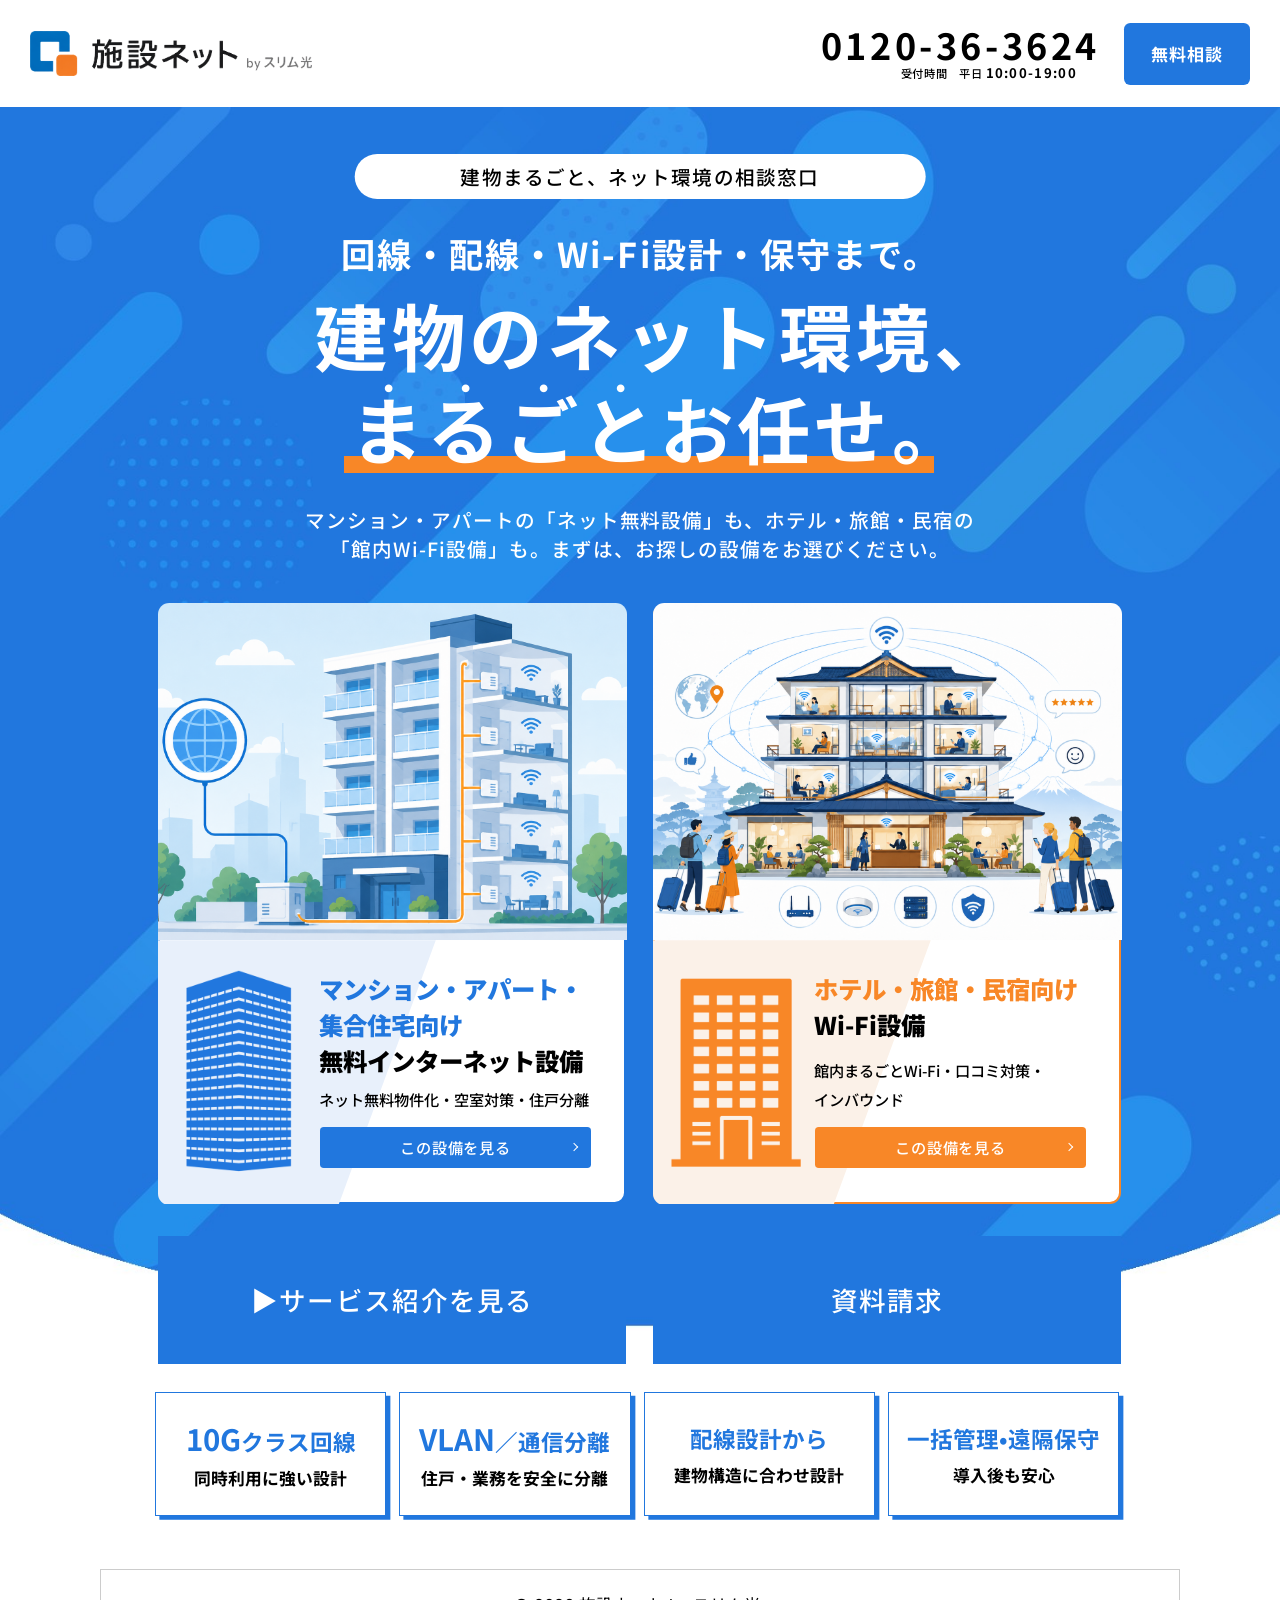
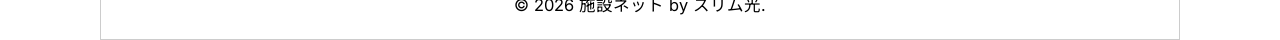
==== index.html @ e13664f7 "施設ネット サイトプロトタイプ（社内共有用・noindex付き）" ====
<!DOCTYPE html>
<html lang="ja">
<head>
  <meta charset="UTF-8">
  <meta name="robots" content="noindex, nofollow">
  <meta name="viewport" content="width=device-width, initial-scale=1.0">
  <title>施設ネット by スリム光｜建物のネット環境、まるごとお任せ。</title>
  <meta name="description" content="マンション・アパートのネット無料設備も、ホテル・旅館・民宿の館内Wi-Fi設備も。回線・配線・Wi-Fi設計・保守まで、建物まるごとネット環境の相談窓口。">
  <link rel="preconnect" href="https://fonts.googleapis.com">
  <link rel="preconnect" href="https://fonts.gstatic.com" crossorigin>
  <link href="https://fonts.googleapis.com/css2?family=Noto+Sans+JP:wght@500;700;900&family=Inter:wght@400&display=swap" rel="stylesheet">
  <link rel="stylesheet" href="css/style.css">
</head>
<body>
<div class="fv-page">

  <!-- ===== header ===== -->
  <header class="fv-header">
    <a class="fv-header__logo" href="#">
      <img src="assets/logo.png" alt="施設ネット by スリム光">
    </a>
    <div class="fv-header__contact">
      <a class="fv-header__tel" href="tel:0120363624">0120-36-3624</a>
      <p class="fv-header__hours">
        <span class="fv-header__hours-label">受付時間　平日</span>
        <span class="fv-header__hours-time">10:00-19:00</span>
      </p>
    </div>
    <a class="fv-header__cta" href="#">無料相談</a>
  </header>

  <!-- ===== main（青背景エリア） ===== -->
  <main class="fv-main">
      <div class="fv-main__in">

    <!-- キャッチコピー -->
    <div class="fv-copy">
      <p class="fv-copy__pill">建物まるごと、ネット環境の相談窓口</p>
      <p class="fv-copy__sub">回線・配線・Wi-Fi設計・保守まで。</p>
      <h1 class="fv-copy__h1">
        <span class="fv-copy__h1-line1">建物のネット環境、</span>
        <span class="fv-copy__h1-line2">
          <span class="fv-copy__dots" aria-hidden="true">・・・・</span>
          まるごとお任せ。
          <span class="fv-copy__marker" aria-hidden="true"></span>
        </span>
      </h1>
      <p class="fv-copy__lead">
        マンション・アパートの「ネット無料設備」も、ホテル・旅館・民宿の<br>
        「館内Wi-Fi設備」も。まずは、お探しの設備をお選びください。
      </p>
    </div>

    <!-- 分岐カード -->
    <div class="fv-branch">

      <!-- マンション・アパート・集合住宅向け -->
      <article class="fv-card fv-card--mansion">
        <div class="fv-card__visual">
          <img src="assets/illust_mansion.png" alt="集合住宅の各住戸へインターネットを配線するイラスト">
        </div>
        <div class="fv-card__body">
          <span class="fv-card__wedge" aria-hidden="true"></span>
          <span class="fv-card__picto fv-card__picto--mansion" aria-hidden="true"></span>
          <h2 class="fv-card__title">
            <span class="fv-card__title-accent">マンション・アパート・<br>集合住宅向け</span><br>
            <span class="fv-card__title-black">無料インターネット設備</span>
          </h2>
          <p class="fv-card__desc">ネット無料物件化・空室対策・住戸分離</p>
          <a class="fv-card__btn" href="mansion.html">この設備を見る<span class="fv-card__btn-arrow" aria-hidden="true"></span></a>
        </div>
      </article>

      <!-- ホテル・旅館・民宿向け -->
      <article class="fv-card fv-card--hotel">
        <div class="fv-card__visual">
          <img src="assets/illust_hotel.png" alt="館内すべてにWi-Fiが行き届いたホテルのイラスト">
        </div>
        <div class="fv-card__body">
          <span class="fv-card__wedge" aria-hidden="true"></span>
          <span class="fv-card__picto fv-card__picto--hotel" aria-hidden="true"></span>
          <h2 class="fv-card__title">
            <span class="fv-card__title-accent">ホテル・旅館・民宿向け</span><br>
            <span class="fv-card__title-black">Wi-Fi設備</span>
          </h2>
          <p class="fv-card__desc">館内まるごとWi-Fi・口コミ対策・<br>インバウンド</p>
          <a class="fv-card__btn" href="hotel.html">この設備を見る<span class="fv-card__btn-arrow" aria-hidden="true"></span></a>
        </div>
      </article>

    </div>

    <!-- CTA -->
    <div class="fv-cta-row">
      <a class="fv-cta" href="#">▶サービス紹介を見る</a>
      <a class="fv-cta" href="#">資料請求</a>
    </div>

    <!-- 特徴 4カード -->
    <ul class="fv-features">
      <li class="fv-feature">
        <p class="fv-feature__title"><span class="fv-feature__din">10G</span>クラス回線</p>
        <p class="fv-feature__sub">同時利用に強い設計</p>
      </li>
      <li class="fv-feature">
        <p class="fv-feature__title"><span class="fv-feature__din">VLAN</span>／通信分離</p>
        <p class="fv-feature__sub">住戸・業務を安全に分離</p>
      </li>
      <li class="fv-feature">
        <p class="fv-feature__title">配線設計から</p>
        <p class="fv-feature__sub">建物構造に合わせ設計</p>
      </li>
      <li class="fv-feature">
        <p class="fv-feature__title">一括管理•遠隔保守</p>
        <p class="fv-feature__sub">導入後も安心</p>
      </li>
    </ul>

  </div>
    </main>

  <!-- ===== copyright ===== -->
  <footer class="fv-footer">
    <p>© 2026 施設ネット by スリム光.</p>
  </footer>

</div>
<a class="totop" href="#" aria-label="ページ上部へ戻る"><i aria-hidden="true"></i></a>
<script>
(function(){
  var tt = document.querySelector('.totop');
  function ttv(){ tt.classList.toggle('is-show', window.scrollY > window.innerHeight * 0.9); }
  window.addEventListener('scroll', ttv, {passive:true}); ttv();
})();
</script>
</body>
</html>
---- css/style.css ----
/* =====================================================================
   ★全体スケールのノブ（ここだけ人間が触る）
   全長さはrem（1rem = ブラウザ標準16px × 下記%）。
   75% = カンプ(1440px)の0.75倍 = コンテンツ幅1080px。
   例: 78%にしたければ font-size: 78%; に変えるだけ。
   ===================================================================== */
html { font-size: 75%; }

/* =====================================================================
   施設ネット by スリム光｜分岐FV（Figma: 分岐FV 1:2 / 1440x2186）
   カンプ実測値ベースの静的実装。基準幅90rem。
   フォント：Noto Sans JP（500/700/900）、DIN Alternate（数字・英字）、Inter（コピーライト）
   ===================================================================== */

:root {
  --fv-blue:   #2177DE;
  --fv-orange: #F88727;
  --fv-wedge-blue:   #E8F0FB;
  --fv-wedge-orange: #FBF1E8;
  --font-jp:  "Noto Sans JP", "Hiragino Kaku Gothic ProN", "Hiragino Sans", Meiryo, sans-serif;
  --font-din: "DIN Alternate", "Arial Narrow", "Roboto Condensed", var(--font-jp);
}

* { margin: 0; padding: 0; box-sizing: border-box; }
img { display: block; }
a { text-decoration: none; color: inherit; }
ul { list-style: none; }

html, body { overflow-x: clip; }
html { scroll-behavior: smooth; }

body {
  font-family: var(--font-jp);
  background: #fff;
  color: #000;
  -webkit-font-smoothing: antialiased;
}

.fv-page {
  max-width: 90rem;
  margin: 0 auto;
}

/* =====================  header  ===================== */
.fv-header {
  position: relative;
  height: 8.90625rem;
  background: #fff;
}
.fv-header__logo {
  position: absolute;
  left: 4.84375rem;
  top: 2.604375rem;
}
.fv-header__logo img {
  width: 23.488125rem;
  height: 3.698125rem;
  object-fit: contain;
}
.fv-header__contact {
  position: absolute;
  left: 53.073125rem;
  top: 1.823125rem;
}
.fv-header__tel {
  display: block;
  font-family: var(--font-din);
  font-weight: 700;
  font-size: 3rem;
  line-height: 3.75rem;
  letter-spacing: 0.3rem;
  color: #000;
  white-space: nowrap;
}
.fv-header__hours {
  position: absolute;
  left: 6.66625rem;   /* 955.83 - 849.17 */
  top: 3.54125rem;     /* 85.83 - 29.17 */
  white-space: nowrap;
}
.fv-header__hours-label {
  font-weight: 500;
  font-size: 0.9375rem;
  line-height: 1.354375rem;
  letter-spacing: 0.05625rem;
}
.fv-header__hours-time {
  font-family: var(--font-din);
  font-weight: 700;
  font-size: 1.100625rem;
  line-height: 1.37625rem;
  letter-spacing: 0.11rem;
}
.fv-header__cta {
  position: absolute;
  left: 75.416875rem;
  top: 1.875rem;
  width: 10.46875rem;
  height: 5.208125rem;
  border-radius: 0.520625rem;
  background: var(--fv-blue);
  color: #fff;
  font-weight: 700;
  font-size: 1.424375rem;
  letter-spacing: 0.085625rem;
  display: flex;
  align-items: center;
  justify-content: center;
  transition: opacity .15s ease;
}
.fv-header__cta:hover { opacity: .85; }

/* =====================  main（青背景）  ===================== */
.fv-main {
  position: relative;
  padding-bottom: 4.4375rem;   /* features下端(2020.8) → 白帯(2092) */
  overflow: hidden;
  /* 青#2177DE＋テクスチャ(soft-light 50%)は bg_hero_baked.jpg に事前合成済み
     （元素材: assets/bg_texture.png。ブレンドCSSは描画不安定のため不使用） */
  background: var(--fv-blue) url("../assets/bg_hero_baked.jpg") top center / cover no-repeat;
}
.fv-main__in > * { position: relative; }

/* ---- キャッチコピー ---- */
.fv-copy {
  position: relative;
  height: 41.40625rem;   /* hero上端(142.5) → カード上端(805) */
  text-align: center;
  color: #fff;
}
.fv-copy__pill {
  position: absolute;
  top: 3.958125rem;
  left: 50%;
  transform: translateX(-50%);
  width: 47.551875rem;
  height: 3.75rem;
  border-radius: 1.875rem;
  background: #fff;
  color: #000;
  font-weight: 500;
  font-size: 1.633125rem;
  letter-spacing: 0.098125rem;
  line-height: 3.75rem;
  white-space: nowrap;
}
.fv-copy__sub {
  position: absolute;
  top: 10.430625rem;
  left: 0;
  right: 0;
  font-weight: 700;
  font-size: 2.855rem;
  line-height: 3.5975rem;
  letter-spacing: 0.17125rem;
  white-space: nowrap;
}
.fv-copy__h1 {
  position: absolute;
  top: 15.104375rem;
  left: 0;
  right: 0;
  font-weight: 700;
  font-size: 6.1175rem;
  line-height: 7.708125rem;
  letter-spacing: 0.366875rem;
  white-space: nowrap;
  text-align: left;   /* カンプは光学中央（左座標指定）のため座標で再現 */
}
.fv-copy__h1-line1 {
  display: block;
  margin-left: 17.864375rem;   /* カンプ実測 */
}
.fv-copy__h1-line2 {
  position: relative;
  display: inline-block;
  margin-left: 20.833125rem;   /* カンプ実測 */
  z-index: 0;   /* marker(z-index:-1)を背景より手前・文字より奥に置くための文脈 */
}
/* 圏点（まるごと の上の・・・・） */
.fv-copy__dots {
  position: absolute;
  top: -1.25rem;
  left: 1.84375rem;   /* カンプ：1ドット目が「ま」の中央に乗る位置 */
  font-weight: 500;
  font-size: 2.775rem;
  line-height: 3.49625rem;
  letter-spacing: 3.690625rem;
  pointer-events: none;
}
/* オレンジマーカー */
.fv-copy__marker {
  position: absolute;
  left: -0.520625rem;      /* テキスト左(333.33) − バー左(325) */
  bottom: -0.03125rem;
  width: 49.21875rem;
  height: 1.458125rem;
  background: var(--fv-orange);
  z-index: -1;
}
.fv-copy__lead {
  position: absolute;
  top: 33.176875rem;
  left: 0;
  right: 0;
  font-weight: 500;
  font-size: 1.633125rem;
  line-height: 2.421875rem;
  letter-spacing: 0.081875rem;
}

/* ---- 分岐カード ---- */
.fv-branch {
  display: flex;
  gap: 2.239375rem;
  padding: 0 4.84375rem;
}
.fv-card {
  position: relative;
  width: 39.010625rem;
  height: 50.051875rem;
  background: #fff;
  border-radius: 0.9375rem;
  flex: none;
}
.fv-card--mansion { border: 0.208125rem solid var(--fv-blue); }
.fv-card--hotel   { border: 0.208125rem solid var(--fv-orange); }

.fv-card__visual {
  position: absolute;
  inset: -0.208125rem -0.208125rem auto -0.208125rem;
  height: 28.073125rem;
  border-radius: 0.9375rem 0.9375rem 0 0;
  overflow: hidden;
}
.fv-card__visual img {
  position: absolute;
  width: 42.435rem;
  height: 28.29rem;
  left: -1.71875rem;
  top: -0.051875rem;
  object-fit: cover;
}
.fv-card--hotel .fv-card__visual img {
  width: 39.2275rem;
  height: 29.420625rem;
  left: -0.104375rem;
  top: -1.041875rem;
}
.fv-card__body {
  position: absolute;
  left: -0.208125rem;
  right: -0.208125rem;
  top: 27.865rem;      /* 449.17 - border3.33 */
  bottom: -0.208125rem;
  border-radius: 0 0 0.9375rem 0.9375rem;
  overflow: hidden;
}
/* 斜めウェッジ（淡色） */
.fv-card__wedge {
  position: absolute;
  left: 0;
  top: 0;
  width: 23.176875rem;
  height: 21.979375rem;
  clip-path: polygon(0 0, 100% 0, 65.17% 100%, 0 100%);
  background: var(--fv-wedge-blue);
}
.fv-card--hotel .fv-card__wedge { background: var(--fv-wedge-orange); }

/* ビルピクトグラム（マスク画像 × 塗り色） */
.fv-card__picto {
  position: absolute;
}
.fv-card__picto--mansion {
  left: 2.03125rem;
  top: 2.34375rem;        /* 486.67 - 449.17 */
  width: 9.791875rem;
  height: 17.291875rem;
  background: var(--fv-blue);
  -webkit-mask: url("../assets/picto_mansion_mask.png") center / contain no-repeat;
  mask: url("../assets/picto_mansion_mask.png") center / contain no-repeat;
}
.fv-card__picto--hotel {
  left: 1.09375rem;
  top: 2.551875rem;       /* 490 - 449.17 */
  width: 11.40625rem;
  height: 17.03125rem;
  background: var(--fv-orange);
  -webkit-mask: url("../assets/picto_hotel_mask.png") -0.051875rem -0.104375rem / 11.770625rem 17.1875rem no-repeat;
  mask: url("../assets/picto_hotel_mask.png") -0.051875rem -0.104375rem / 11.770625rem 17.1875rem no-repeat;
}

.fv-card__title {
  position: absolute;
  left: 13.4375rem;
  top: 2.551875rem;       /* 1295 - 1254.17 */
  font-weight: 900;
  font-size: 2.036875rem;
  line-height: 3.020625rem;
  white-space: nowrap;
}
.fv-card--mansion .fv-card__title-accent { color: var(--fv-blue); }
.fv-card--hotel   .fv-card__title-accent { color: var(--fv-orange); }
.fv-card__title-black { color: #000; }

.fv-card__desc {
  position: absolute;
  left: 13.4375rem;
  font-weight: 500;
  font-size: 1.268125rem;
  line-height: 2.421875rem;
  white-space: nowrap;
}
.fv-card--mansion .fv-card__desc { top: 12.03125rem; }   /* 1446.67 - 1254.17 */
.fv-card--hotel   .fv-card__desc { top: 9.635rem; }  /* 1408.33 - 1254.17 */

.fv-card__btn {
  position: absolute;
  left: 13.541875rem;
  top: 15.5725rem;      /* 1503.33 - 1254.17 */
  width: 22.551875rem;
  height: 3.385625rem;
  border-radius: 0.3125rem;
  background: var(--fv-blue);
  color: #fff;
  font-weight: 500;
  font-size: 1.268125rem;
  letter-spacing: 0.063125rem;
  display: flex;
  align-items: center;
  justify-content: center;
  transition: opacity .15s ease;
}
.fv-card--hotel .fv-card__btn { background: var(--fv-orange); }
.fv-card__btn:hover { opacity: .85; }
.fv-card__btn-arrow {
  position: absolute;
  right: 1.125rem;
  top: 50%;
  width: 0.5rem;
  height: 0.5rem;
  border-top: 0.0875rem solid #fff;
  border-right: 0.0875rem solid #fff;
  transform: translateY(-50%) rotate(45deg);
}

/* ---- CTA ---- */
.fv-cta-row {
  display: flex;
  gap: 2.239375rem;
  padding: 0 4.84375rem;
  margin-top: 2.604375rem;   /* カード下端(1605.8) → CTA上端(1647.5) */
}
.fv-cta {
  width: 39.010625rem;
  height: 10.729375rem;
  background: var(--fv-blue);
  color: #fff;
  font-weight: 500;
  font-size: 2.2125rem;
  letter-spacing: 0.110625rem;
  line-height: 4.225625rem;
  display: flex;
  align-items: center;
  justify-content: center;
  flex: none;
  transition: opacity .15s ease;
}
.fv-cta:hover { opacity: .9; }

/* ---- 特徴 4カード ---- */
.fv-features {
  display: flex;
  gap: 1.09375rem;
  padding: 0 4.583125rem;
  margin-top: 2.34375rem;    /* CTA下端(1819.2) → features上端(1856.7) */
}
.fv-feature {
  position: relative;
  width: 19.270625rem;
  height: 10.260625rem;
  background: #fff;
  border: 0.051875rem solid var(--fv-blue);
  box-shadow: 0.364375rem 0.3125rem 0 0 var(--fv-blue);
  text-align: center;
  flex: none;
}
.fv-feature__title {
  margin-top: 2.239375rem;   /* 1892.5 - 1856.67 */
  color: var(--fv-blue);
  font-weight: 700;
  font-size: 1.88rem;
  line-height: 3.020625rem;
  white-space: nowrap;
}
.fv-feature__din {
  font-family: var(--font-din);
  font-weight: 700;
  font-size: 2.453125rem;
}
.fv-feature__sub {
  margin-top: 0.46875rem;   /* カンプ：title下端(84.2) → sub上端(91.7) */
  color: #000;
  font-weight: 700;
  font-size: 1.4rem;
  line-height: 2.249375rem;
  white-space: nowrap;
}

/* =====================  copyright  ===================== */
.fv-footer {
  height: 5.9375rem;
  background: #fff;
  border: 0.0625rem solid #ccc;
  display: flex;
  align-items: center;
  justify-content: center;
}
.fv-footer p {
  font-family: "Inter", var(--font-jp);
  font-weight: 400;
  font-size: 1.375rem;
  color: #000;
}

/* =====================================================================
   簡易レスポンシブ（カンプはPC 1440のみ。以下は独自判断の暫定対応）
   ===================================================================== */
@media (max-width: 1024px) {
  .fv-header { height: auto; padding: 1rem 1.25rem; }
  .fv-header__logo { position: static; }
  .fv-header__logo img { width: 16.25rem; height: auto; }
  .fv-header__contact { position: static; margin-top: 0.5rem; }
  .fv-header__tel { font-size: 2rem; line-height: 1.2; }
  .fv-header__hours { position: static; }
  .fv-header__cta { position: absolute; right: 1.25rem; top: 1rem; left: auto; width: 7.5rem; height: 3.5rem; font-size: 1rem; }

  .fv-copy { height: auto; padding: 2.5rem 1.25rem 2rem; }
  .fv-copy__pill { position: static; transform: none; width: auto; display: inline-block; padding: 0 1.5rem; font-size: 1.125rem; height: 3rem; line-height: 3rem; }
  .fv-copy__sub { position: static; margin-top: 1.25rem; font-size: 1.75rem; line-height: 1.4; white-space: normal; }
  .fv-copy__h1 { position: static; margin-top: 0.5rem; font-size: 3.25rem; line-height: 1.35; letter-spacing: 0.1875rem; white-space: normal; }
  .fv-copy__dots { display: none; }
  .fv-copy__marker { width: 100%; left: 0; height: 0.875rem; }
  .fv-copy__lead { position: static; margin-top: 1.25rem; font-size: 1.0625rem; line-height: 1.7; }

  .fv-branch { flex-direction: column; align-items: center; padding: 0 1.25rem; gap: 1.5rem; }
  .fv-card { width: 100%; max-width: 39.010625rem; }

  .fv-cta-row { flex-direction: column; align-items: center; padding: 0 1.25rem; gap: 1rem; margin-top: 2rem; }
  .fv-cta { width: 100%; max-width: 39.010625rem; height: 6rem; font-size: 1.5rem; }

  .fv-features { flex-wrap: wrap; justify-content: center; padding: 0 1.25rem; margin-top: 2rem; }
}


/* =====================================================================
   フルブリード背景（1440px時の見た目は不変）
   ===================================================================== */
.fv-main { width: 100vw; margin-left: calc(50% - 50vw); }
.fv-main__in { position: relative; width: 90rem; margin: 0 auto; }


/* =====================================================================
   ヘッダーをFV（画面幅）に合わせる + TOPに戻るボタン（共通）
   ===================================================================== */
.fv-header { width: 100vw; margin-left: calc(50% - 50vw); }
.fv-header__logo { left: 2.5rem; }
.fv-header__contact { left: auto; right: 15rem; }
.fv-header__cta { left: auto; right: 2.5rem; }

.totop {
  position: fixed; right: 2rem; bottom: 2rem; z-index: 99;
  width: 4.2rem; height: 4.2rem; border-radius: 50%;
  background: rgba(255,255,255,.88);
  border: 2px solid #1A5FE0;
  display: flex; align-items: center; justify-content: center;
  text-decoration: none;
  box-shadow: 0 0.25rem 0.7rem rgba(0,0,0,.15);
  opacity: 0; visibility: hidden; transform: translateY(0.8rem);
  transition: opacity .25s ease, transform .25s ease, visibility .25s;
}
.totop i {
  width: 1.05rem; height: 1.05rem;
  border-top: 2px solid #1A5FE0;
  border-right: 2px solid #1A5FE0;
  transform: rotate(-45deg) translate(-0.12rem, 0.12rem);
}
.totop.is-show { opacity: 1; visibility: visible; transform: none; }
.totop:hover { opacity: .85; }
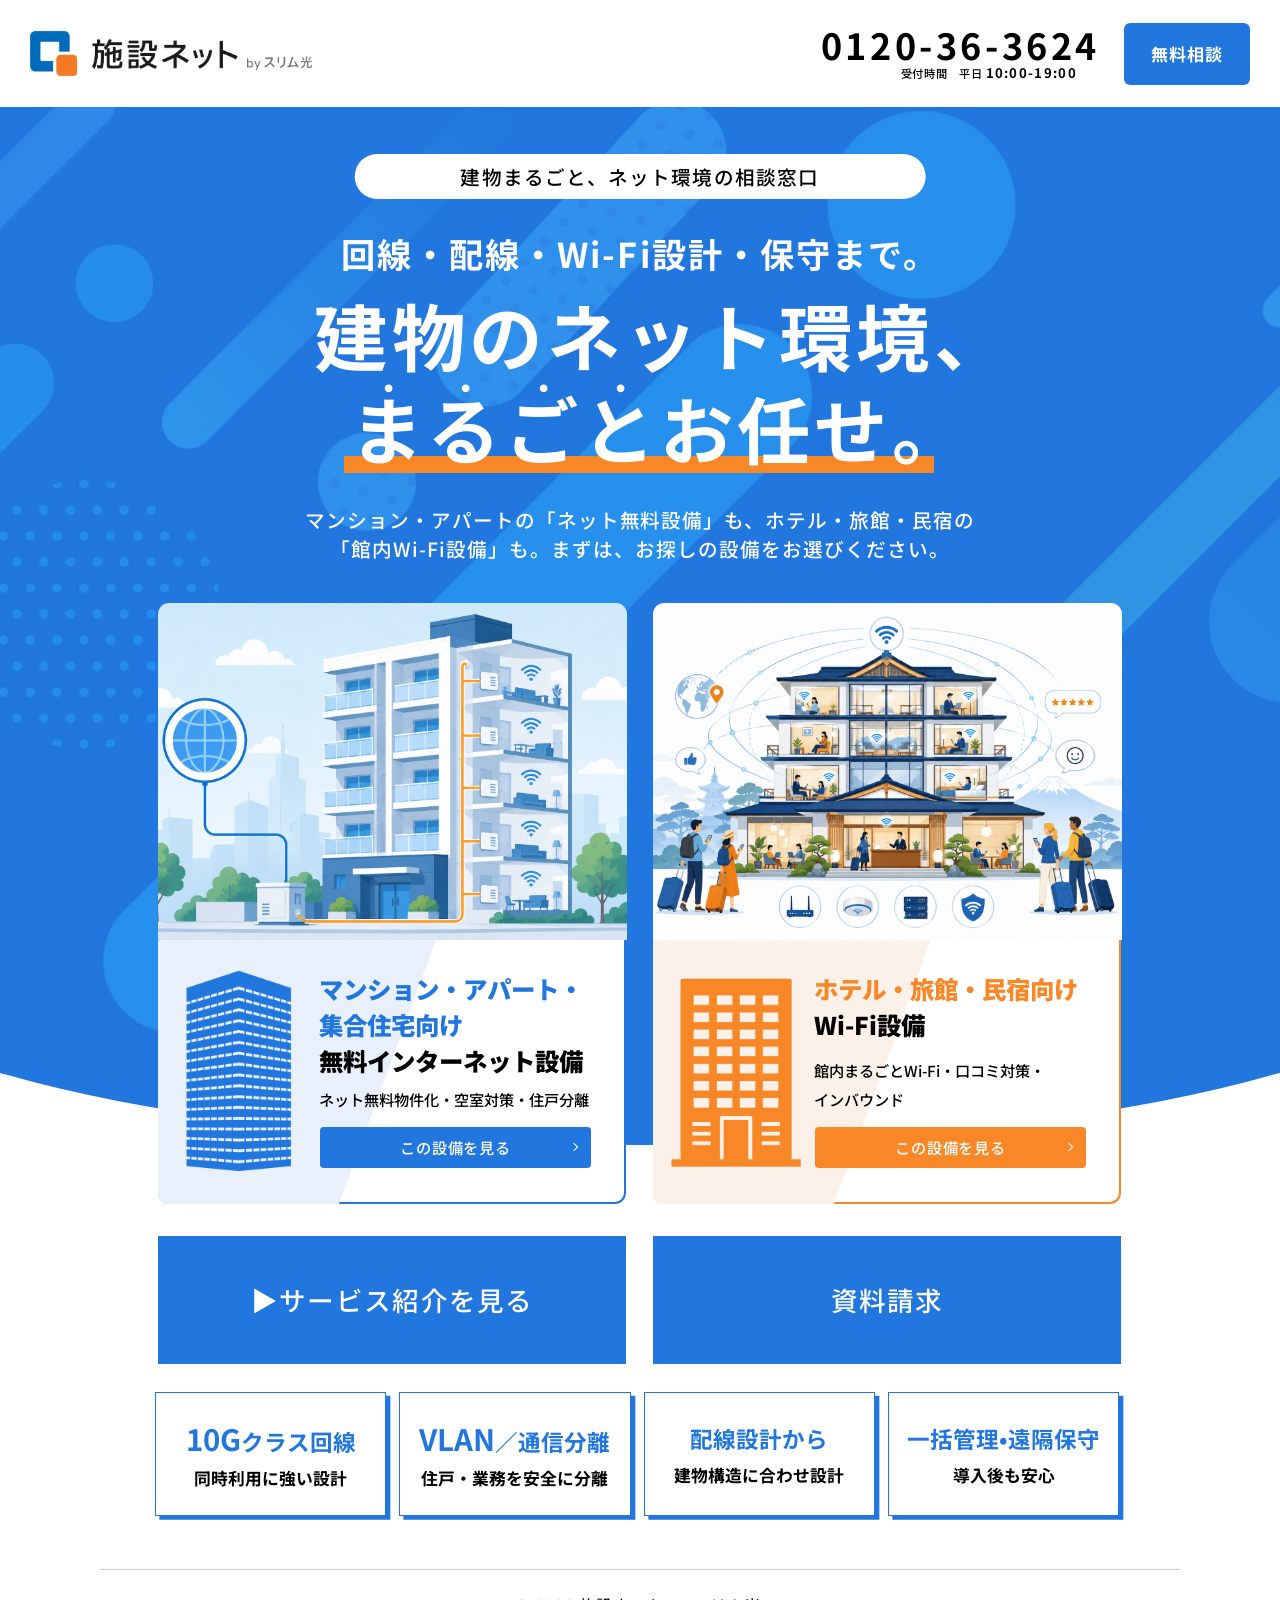
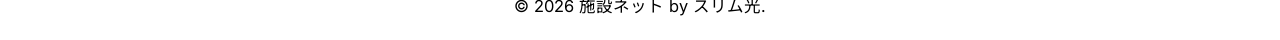
==== commit 7e3cefb6: "noindex を3ページに再挿入 + robots.txt 追加（社内共有用・中身は無変更）" ====
--- a/index.html
+++ b/index.html
@@ -10,6 +10,7 @@
   <link rel="preconnect" href="https://fonts.gstatic.com" crossorigin>
   <link href="https://fonts.googleapis.com/css2?family=Noto+Sans+JP:wght@500;700;900&family=Inter:wght@400&display=swap" rel="stylesheet">
   <link rel="stylesheet" href="css/style.css">
+  <link rel="stylesheet" href="css/index-sp.css">
 </head>
 <body>
 <div class="fv-page">
--- a/css/style.css
+++ b/css/style.css
@@ -488,3 +488,25 @@
 }
 .totop.is-show { opacity: 1; visibility: visible; transform: none; }
 .totop:hover { opacity: .85; }
+
+/* =====================================================================
+   2026-08-03 index：青背景の終端をカンプに合わせる
+   カンプでは青背景がカード途中（1440幅で y=1389）で終わり、CTA行・特徴カードは
+   白地に乗る。実装は .fv-main 全体が青のままで、青ボタンが背景と同化していた。
+   → 青をbeforeに分離し、カード内73%地点（rem換算77.92rem）で終わらせる
+   ===================================================================== */
+.fv-main { background: #fff; }
+.fv-main::before {
+  content: ""; position: absolute; top: 0;
+  /* 弧が横に伸びるよう、画面より広く取って左右をはみ出させる */
+  left: 50%; width: 128%; transform: translateX(-50%);
+  height: 86.5rem;                /* 弧の最深部＝カード下端の少し上（Toku指示で上げた） */
+  background: var(--fv-blue) url("../assets/bg_hero_baked.jpg") top center / 100% auto no-repeat;
+  /* 下端だけを円弧に（横長の楕円） */
+  border-radius: 0 0 50% 50% / 0 0 16rem 16rem;
+  z-index: 0;
+}
+.fv-main__in { z-index: 1; }
+
+/* コピーライト：4辺の枠線を上線のみに（Toku指示） */
+.fv-footer { border: none; border-top: 0.0625rem solid #ccc; }
--- a/css/index-sp.css
+++ b/css/index-sp.css
@@ -0,0 +1,175 @@
+/* =====================================================================
+   施設ネット by スリム光｜分岐トップ（index）SP専用CSS（900px以下）
+   -----------------------------------------------------------------
+   ルール（mansion-sp.css / hotel-sp.css と同じ）:
+   - PC版CSS（style.css）には一切触らない。上書きはこのファイル内だけで行う
+   - 単位は px 直（style.css の rem は html{font-size:75%} 前提のPC用ノブ）
+   - コンテンツは max-width 480px で中央寄せ（タブレット幅でも破綻させない）
+
+   前提メモ：
+   style.css には 1024px以下の簡易レスポンシブが既にあるが、その **後ろ** に
+   `.fv-main__in { width: 90rem }` が書かれており、SPでも固定幅のままだった。
+   このファイルを style.css の後ろで読み込んで打ち消す。
+   ===================================================================== */
+
+@media (max-width: 900px) {
+
+  /* =====================  土台  ===================== */
+  /* ここが崩れの主因。90rem固定を解除する */
+  .fv-main__in {
+    width: auto;
+    max-width: 480px;
+    margin: 0 auto;
+    padding: 0 16px;
+  }
+  .fv-main { padding-bottom: 28px; }
+  /* 青の弧は高さがPC実測（86.5rem）なのでSPでは深すぎる。
+     PCと同じく「1枚目のカードの途中で青が終わる」比率に合わせる */
+  .fv-main::before {
+    height: 680px;
+    border-radius: 0 0 50% 50% / 0 0 60px 60px;
+    background-size: cover;
+  }
+
+  /* =====================  ヘッダー  ===================== */
+  .fv-header { padding: 12px 14px; }
+  .fv-header__logo img { width: 158px; }
+  .fv-header__contact { margin-top: 6px; }
+  .fv-header__tel { font-size: 22px; letter-spacing: 0.5px; }
+  .fv-header__hours { margin-top: 1px; }
+  .fv-header__hours-label { font-size: 10px; }
+  .fv-header__hours-time { font-size: 11px; }
+  .fv-header__cta {
+    right: 14px; top: 14px;
+    width: 92px; height: 38px;
+    font-size: 13px;
+    border-radius: 6px;
+  }
+
+  /* =====================  キャッチコピー  ===================== */
+  .fv-copy { padding: 22px 0 20px; }
+  .fv-copy__pill { padding: 0 16px; font-size: 12px; height: 30px; line-height: 30px; }
+  .fv-copy__sub { margin-top: 14px; font-size: 17px; }
+  /* 横幅いっぱいまで使う。1行目「建物のネット環境、」9文字が最長で、
+     9×38 + 字間0.5×8 = 346px（コンテンツ幅358px）がぎりぎり収まる上限 */
+  .fv-copy__h1 {
+    margin-top: 6px;
+    font-size: 38px;
+    line-height: 1.32;
+    letter-spacing: 0.5px;
+    /* ⚠️ PC側で h1 に text-align:left が入っている（親の.fv-copyはcenter）。
+       ここで戻さないと2行とも左に寄る */
+    text-align: center;
+    /* 行末が「、」「。」で、その右半分が空白のぶん視覚的に左へ寄る。
+       約物を詰め（palt）、残る8pxのズレはパディングで合わせる */
+    font-feature-settings: "palt" 1;
+    padding-left: 8px;
+  }
+  /* PCは実測値で左マージンを持たせている。SPは中央揃えなので解除 */
+  .fv-copy__h1-line1 { margin-left: 0; }
+  .fv-copy__h1-line2 { margin-left: 0; }
+  .fv-copy__marker { height: 8px; bottom: 1px; }
+  .fv-copy__lead { margin-top: 12px; font-size: 12.5px; line-height: 1.8; }
+  .fv-copy__lead br { display: none; }   /* 行幅いっぱいまで使わせる */
+
+  /* =====================  分岐カード  ===================== */
+  .fv-branch { padding: 0; gap: 16px; }
+  .fv-card {
+    width: 100%;
+    max-width: none;
+    height: auto;          /* PCは50.05rem固定。中身が絶対配置なので全部staticに戻す */
+  }
+  .fv-card__visual {
+    position: static;
+    inset: auto;
+    height: auto;
+    border-radius: 12px 12px 0 0;
+    overflow: hidden;
+  }
+  .fv-card__visual img,
+  .fv-card--hotel .fv-card__visual img {
+    position: static;
+    width: 100%;
+    height: auto;
+    left: auto; top: auto;
+  }
+  /* ボタンを枠内いっぱいに出すため、bodyの左パディングは14pxにして、
+     ピクトを避けるオフセットは見出しと説明文だけに持たせる */
+  .fv-card__body {
+    position: relative;
+    left: auto; right: auto; top: auto; bottom: auto;
+    padding: 16px 14px;
+  }
+  /* 斜めのくさびはPCの実寸（23rem角）でSPだと本文を覆ってしまう */
+  .fv-card__wedge { display: none; }
+  .fv-card__picto { left: 12px; top: 18px; }
+  .fv-card__picto--mansion { width: 58px; height: 102px; }
+  /* ⚠️ ホテルのピクトはマスクに固定サイズ（11.77rem×17.19rem）が入っていて、
+     要素だけ縮めても絵が縮まない。SPでは contain に上書きする */
+  .fv-card__picto--hotel {
+    width: 62px; height: 93px;
+    -webkit-mask: url("../assets/picto_hotel_mask.png") center / contain no-repeat;
+    mask: url("../assets/picto_hotel_mask.png") center / contain no-repeat;
+  }
+  .fv-card__title {
+    position: static;
+    margin-left: 78px;
+    font-size: 17px;
+    line-height: 1.45;
+  }
+  .fv-card__desc {
+    position: static;
+    top: auto;
+    margin: 8px 0 0 78px;
+    font-size: 12px;
+    line-height: 1.6;
+    white-space: normal;
+  }
+  .fv-card--mansion .fv-card__desc,
+  .fv-card--hotel .fv-card__desc { top: auto; }
+  /* ホテル側の `<br>` はそのまま活かす（外すと「インバウンド」の"ド"だけ折り返す） */
+  .fv-card__btn {
+    position: static;
+    width: 100%;
+    height: 44px;
+    margin-top: 14px;
+    font-size: 14px;
+  }
+  .fv-card__btn-arrow { right: 14px; }
+
+  /* =====================  CTA 2本  ===================== */
+  .fv-cta-row { padding: 0; gap: 12px; margin-top: 20px; }
+  .fv-cta {
+    width: 100%;
+    max-width: none;
+    height: 56px;
+    font-size: 15px;
+    border-radius: 8px;
+  }
+
+  /* =====================  特徴 4カード  ===================== */
+  /* PCは4枚横並び。SPは2×2にする（1枚あたり19.27rem＝231pxで2枚並べると溢れるため） */
+  .fv-features {
+    padding: 0;
+    gap: 10px;
+    margin-top: 18px;
+  }
+  .fv-feature {
+    width: calc(50% - 5px);
+    height: auto;
+    min-height: 78px;
+    padding: 12px 8px 14px;
+    border-radius: 8px;
+  }
+  .fv-feature__title { margin-top: 0; font-size: 15px; line-height: 1.35; }
+  .fv-feature__din { font-size: 18px; }
+  .fv-feature__sub { margin-top: 4px; font-size: 11px; line-height: 1.4; }
+
+  /* =====================  フッター  ===================== */
+  .fv-footer { height: auto; padding: 12px 0; }
+  .fv-footer p { font-size: 10px; }
+
+  /* TOPに戻るボタンは指がかぶらない大きさに */
+  .totop { right: 14px; bottom: 14px; width: 42px; height: 42px; }
+
+}
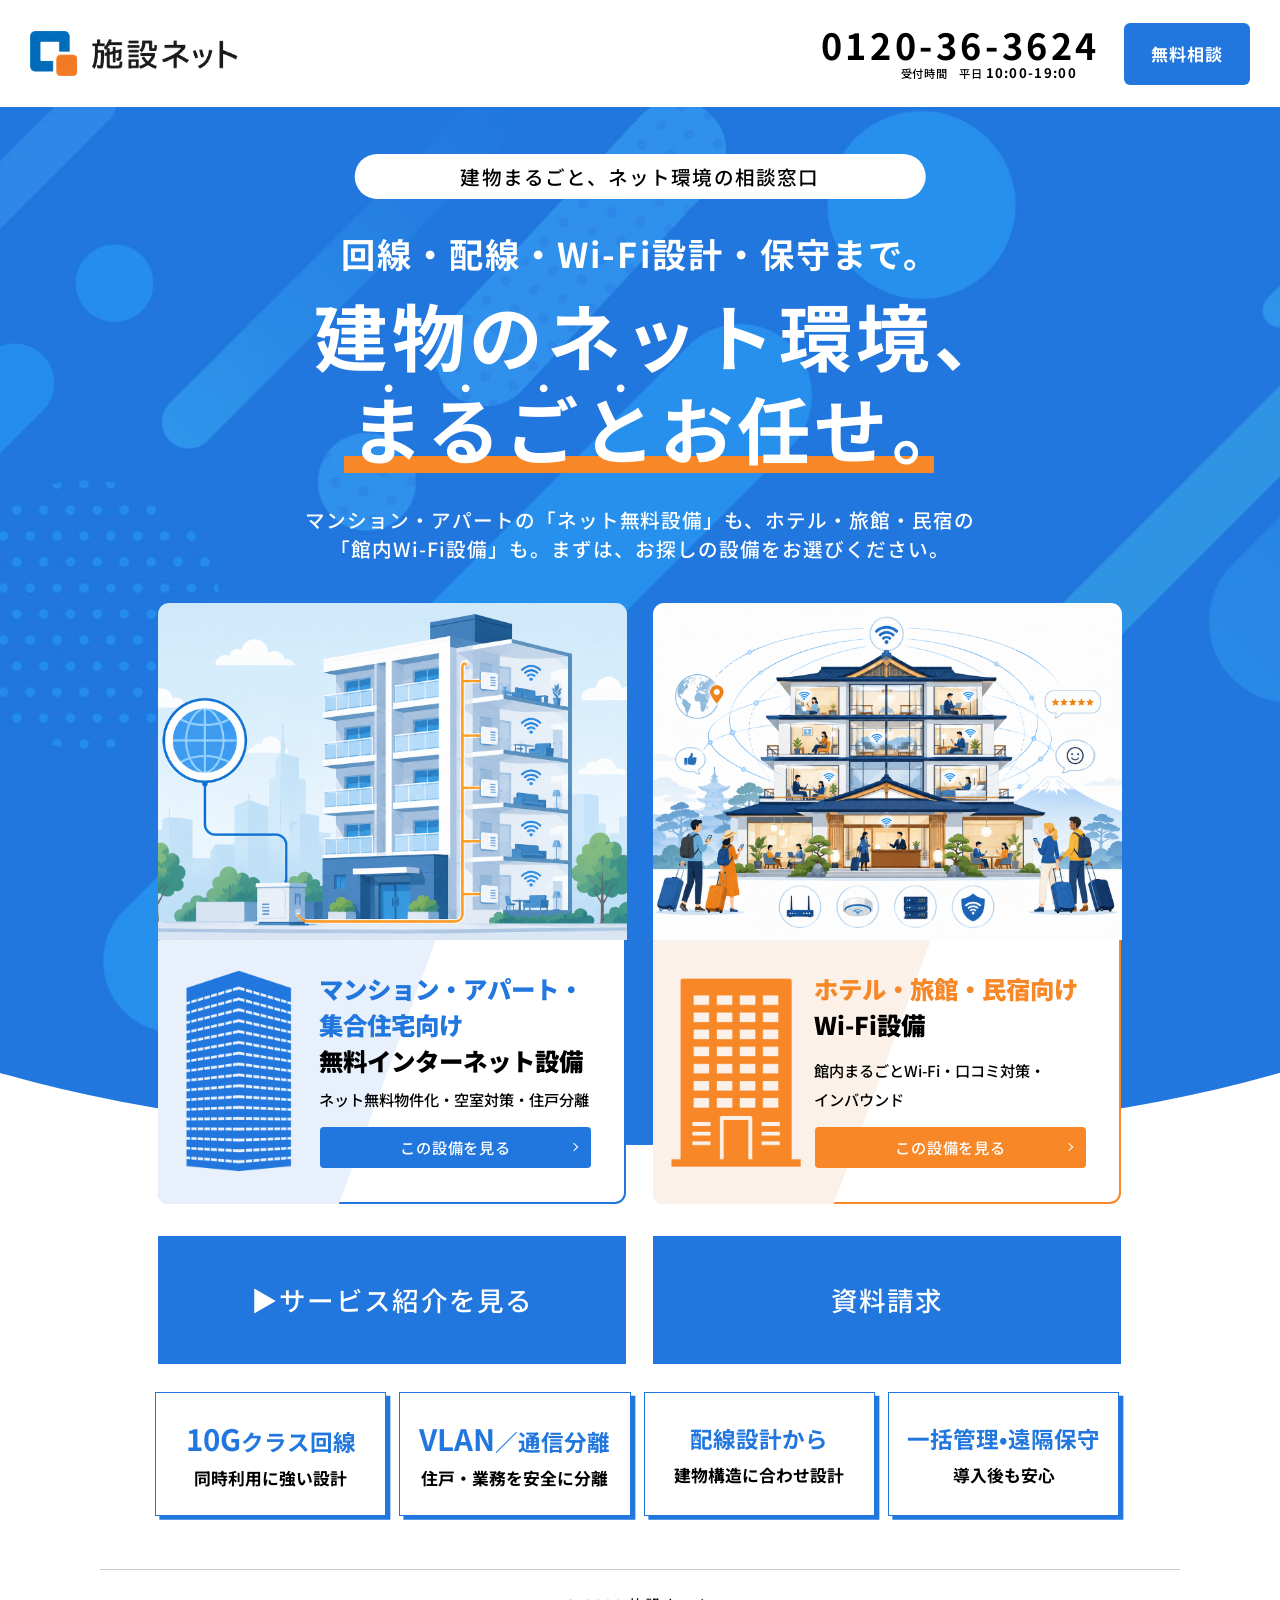
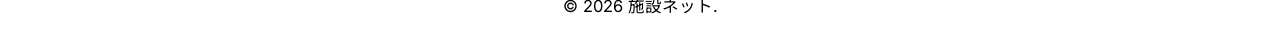
==== commit ca4fb28b: "「by スリム光」の表記を全箇所から削除（石躍さん指示） - タイトル・ロゴalt・コピーライト計10箇所から削除 - ロゴ画像を右側（by スリム光）を切り落とした logo_v2.png に差し替" ====
--- a/index.html
+++ b/index.html
@@ -4,7 +4,7 @@
   <meta charset="UTF-8">
   <meta name="robots" content="noindex, nofollow">
   <meta name="viewport" content="width=device-width, initial-scale=1.0">
-  <title>施設ネット by スリム光｜建物のネット環境、まるごとお任せ。</title>
+  <title>施設ネット｜建物のネット環境、まるごとお任せ。</title>
   <meta name="description" content="マンション・アパートのネット無料設備も、ホテル・旅館・民宿の館内Wi-Fi設備も。回線・配線・Wi-Fi設計・保守まで、建物まるごとネット環境の相談窓口。">
   <link rel="preconnect" href="https://fonts.googleapis.com">
   <link rel="preconnect" href="https://fonts.gstatic.com" crossorigin>
@@ -18,7 +18,7 @@
   <!-- ===== header ===== -->
   <header class="fv-header">
     <a class="fv-header__logo" href="#">
-      <img src="assets/logo.png" alt="施設ネット by スリム光">
+      <img src="assets/logo_v2.png" alt="施設ネット">
     </a>
     <div class="fv-header__contact">
       <a class="fv-header__tel" href="tel:0120363624">0120-36-3624</a>
@@ -122,7 +122,7 @@
 
   <!-- ===== copyright ===== -->
   <footer class="fv-footer">
-    <p>© 2026 施設ネット by スリム光.</p>
+    <p>© 2026 施設ネット.</p>
   </footer>
 
 </div>
--- a/css/style.css
+++ b/css/style.css
@@ -510,3 +510,10 @@
 
 /* コピーライト：4辺の枠線を上線のみに（Toku指示） */
 .fv-footer { border: none; border-top: 0.0625rem solid #ccc; }
+
+/* =====================================================================
+   2026-08-11 石躍さん指示：「by スリム光」を表記から削除。
+   ロゴを logo_v2.png（右側を切り落とし・幅1237/1645=75.2%）に差し替えたため、
+   表示幅も同率で縮めて視覚サイズを不変にする（3ページ共通ヘッダー）
+   ===================================================================== */
+.fv-header__logo img { width: 17.664rem; }
--- a/css/index-sp.css
+++ b/css/index-sp.css
@@ -172,4 +172,8 @@
   /* TOPに戻るボタンは指がかぶらない大きさに */
   .totop { right: 14px; bottom: 14px; width: 42px; height: 42px; }
 
+
+  /* 2026-08-11 「by スリム光」削除：ロゴv2（幅75.2%）に合わせて縮小 */
+  .fv-header__logo img { width: 195px; width: 12.22rem; }
+
 }
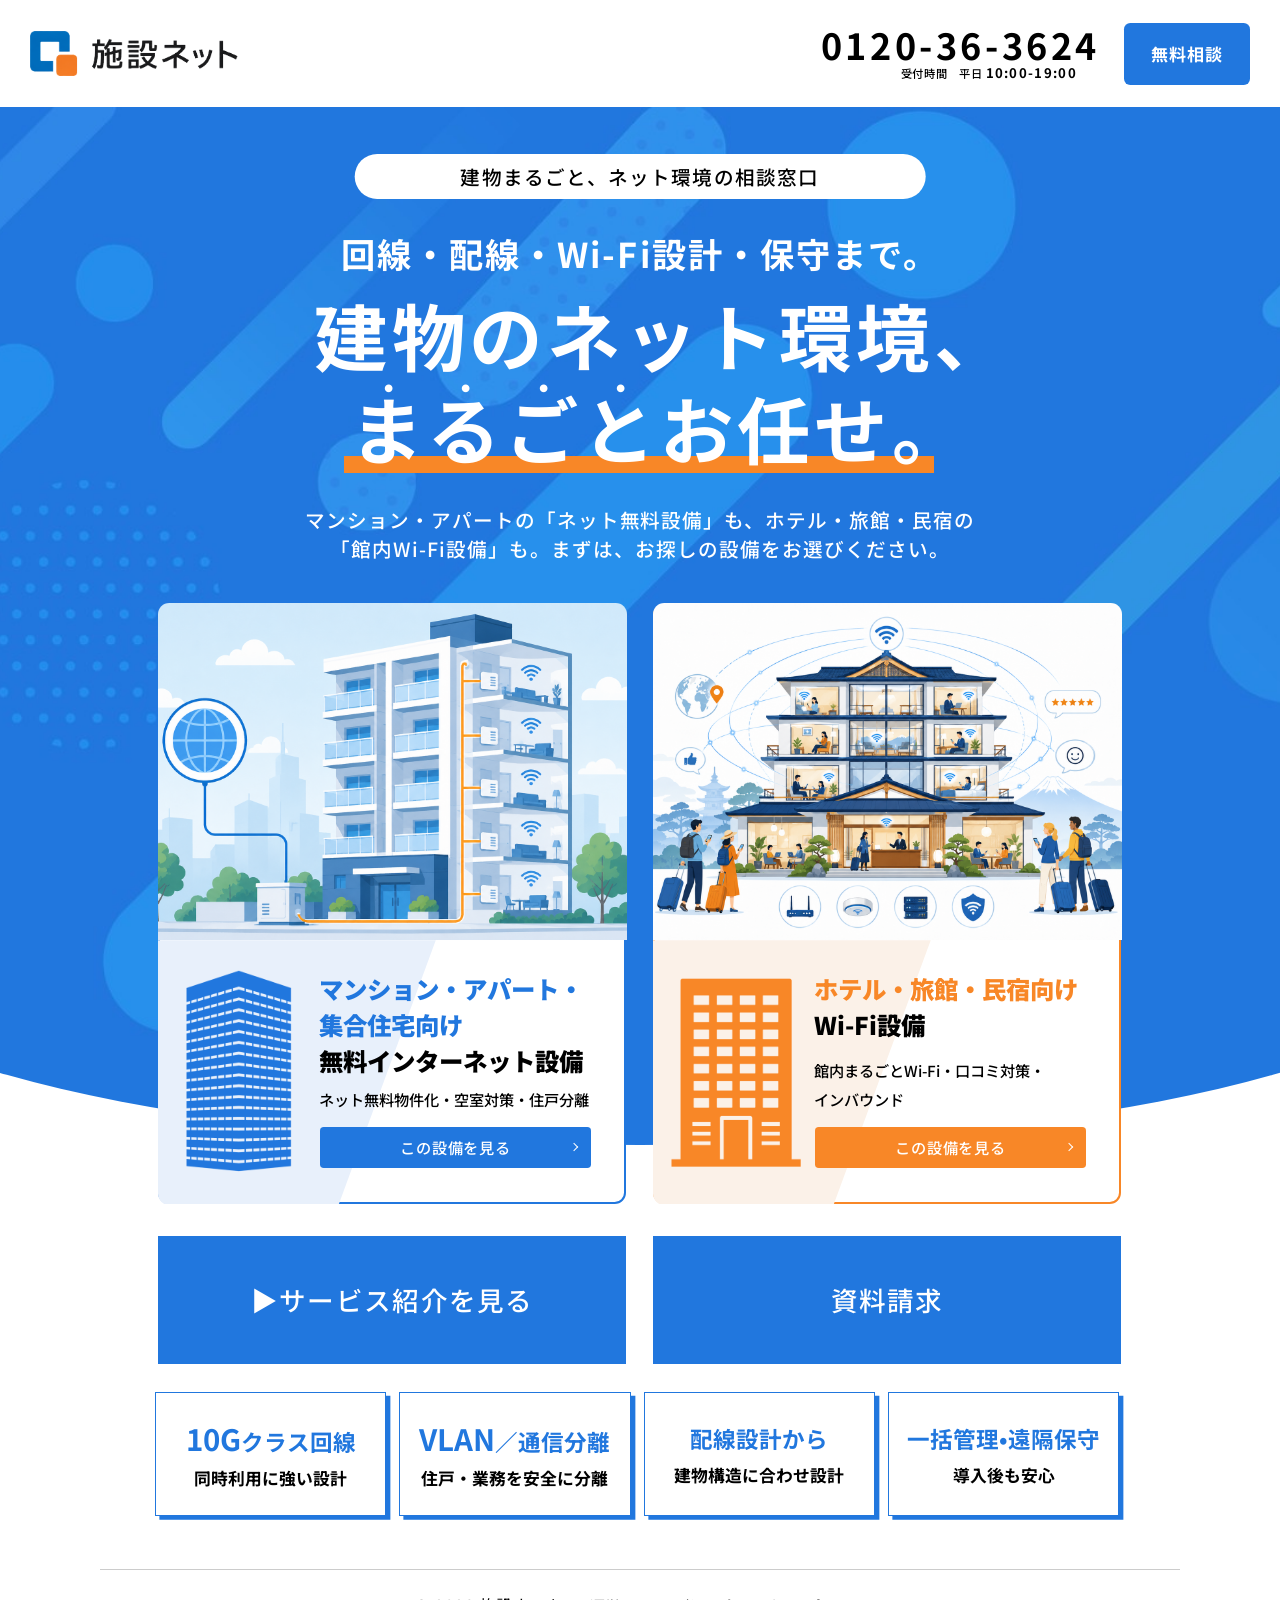
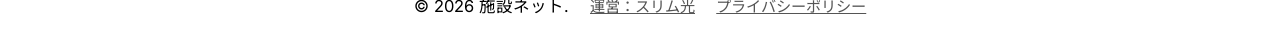
==== commit 245c5f23: "回遊・ナビ・リンクの一括実装（提案GO後） - 全CTA（仮リンク33件）をスリム光フォーム等へ接続（UTMパラメータ付き）   相談系→/contact/、資料請求→/application/、サー" ====
--- a/index.html
+++ b/index.html
@@ -17,7 +17,7 @@
 
   <!-- ===== header ===== -->
   <header class="fv-header">
-    <a class="fv-header__logo" href="#">
+    <a class="fv-header__logo" href="index.html">
       <img src="assets/logo_v2.png" alt="施設ネット">
     </a>
     <div class="fv-header__contact">
@@ -27,7 +27,7 @@
         <span class="fv-header__hours-time">10:00-19:00</span>
       </p>
     </div>
-    <a class="fv-header__cta" href="#">無料相談</a>
+    <a class="fv-header__cta" href="https://www.slim-j.net/contact/?utm_source=shisetsu&utm_medium=lp&utm_campaign=index">無料相談</a>
   </header>
 
   <!-- ===== main（青背景エリア） ===== -->
@@ -93,8 +93,8 @@
 
     <!-- CTA -->
     <div class="fv-cta-row">
-      <a class="fv-cta" href="#">▶サービス紹介を見る</a>
-      <a class="fv-cta" href="#">資料請求</a>
+      <a class="fv-cta" href="https://www.slim-j.net/service/index/?utm_source=shisetsu&utm_medium=lp&utm_campaign=index">▶サービス紹介を見る</a>
+      <a class="fv-cta" href="https://www.slim-j.net/application/?utm_source=shisetsu&utm_medium=lp&utm_campaign=index">資料請求</a>
     </div>
 
     <!-- 特徴 4カード -->
@@ -122,7 +122,7 @@
 
   <!-- ===== copyright ===== -->
   <footer class="fv-footer">
-    <p>© 2026 施設ネット.</p>
+    <p>© 2026 施設ネット.<span class="copy-links"><a href="https://www.slim-j.net/" target="_blank" rel="noopener">運営：スリム光</a><a href="https://www.slim-j.net/privacy/" target="_blank" rel="noopener">プライバシーポリシー</a></span></p>
   </footer>
 
 </div>
--- a/css/style.css
+++ b/css/style.css
@@ -517,3 +517,64 @@
    表示幅も同率で縮めて視覚サイズを不変にする（3ページ共通ヘッダー）
    ===================================================================== */
 .fv-header__logo img { width: 17.664rem; }
+
+/* =====================================================================
+   2026-08-12 回遊・ナビ整理（提案GO後の実装）
+   ===================================================================== */
+/* PCヘッダーのページ内ナビ（mansion / hotel のみ。indexには置かない） */
+.gl-nav {
+  position: absolute;
+  left: 25.5rem;
+  top: 0;
+  height: 100%;
+  display: flex;
+  align-items: center;
+  gap: 2rem;
+}
+.gl-nav a {
+  color: #1A1A1A;
+  font-size: 1.25rem;
+  font-weight: 700;
+  text-decoration: none;
+  white-space: nowrap;
+}
+.gl-nav a:hover { color: #1A5FE0; }
+@media (max-width: 1024px) { .gl-nav { display: none; } }
+
+/* マンション⇄ホテルの相互リンクバンド（FV直下・PC/SP共通） */
+.switch-band {
+  display: flex;
+  align-items: center;
+  justify-content: center;
+  gap: 0.7rem;
+  width: 100vw;
+  margin-left: calc(50% - 50vw);
+  padding: 1.1rem 1.3rem;
+  font-size: 1.3rem;
+  font-weight: 700;
+  text-decoration: none;
+  position: relative;
+  z-index: 1;
+  text-align: center;
+}
+.switch-band::after {
+  content: "";
+  flex: none;
+  width: 0.7rem;
+  height: 0.7rem;
+  border-top: 0.2rem solid currentColor;
+  border-right: 0.2rem solid currentColor;
+  transform: rotate(45deg);
+}
+.switch-band--to-hotel   { color: #E96D00; background: #FDF3EA; }
+.switch-band--to-mansion { color: #0455C3; background: #EFF5FC; }
+.switch-band:hover { opacity: .85; }
+
+/* フッターの運営リンク */
+.copy-links a {
+  color: #555;
+  font-size: 0.92em;
+  margin-left: 1.4em;
+  text-decoration: underline;
+}
+.copy-links a:hover { color: #1A5FE0; }
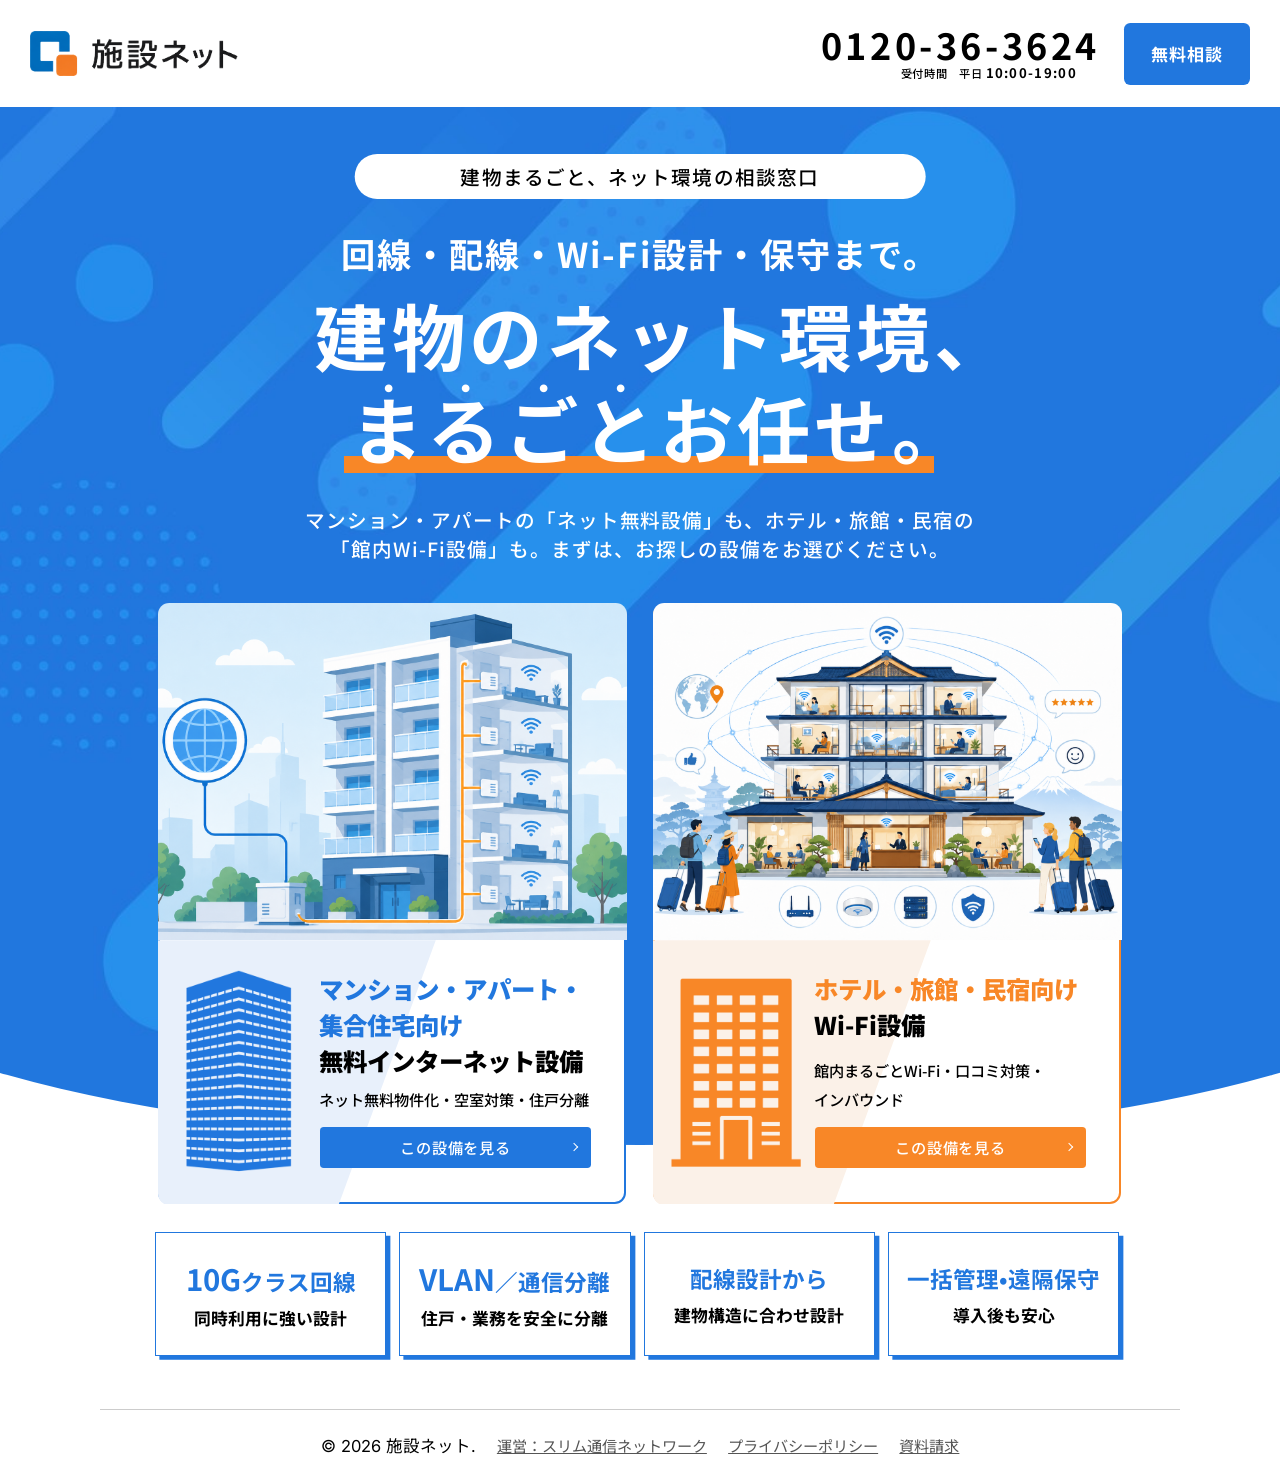
==== commit 2da9ad0e: "内線指示の反映（現地調査5,000円・バナー化・トップCTA整理・フッター） - 現地調査を5,000円に統一。Q8（両ページ）に明記し、矛盾する「無料」表記5箇所を整合   （マンションフッター／ホ" ====
--- a/index.html
+++ b/index.html
@@ -91,11 +91,6 @@
 
     </div>
 
-    <!-- CTA -->
-    <div class="fv-cta-row">
-      <a class="fv-cta" href="https://www.slim-j.net/service/index/?utm_source=shisetsu&utm_medium=lp&utm_campaign=index">▶サービス紹介を見る</a>
-      <a class="fv-cta" href="https://www.slim-j.net/application/?utm_source=shisetsu&utm_medium=lp&utm_campaign=index">資料請求</a>
-    </div>
 
     <!-- 特徴 4カード -->
     <ul class="fv-features">
@@ -122,7 +117,7 @@
 
   <!-- ===== copyright ===== -->
   <footer class="fv-footer">
-    <p>© 2026 施設ネット.<span class="copy-links"><a href="https://www.slim-j.net/" target="_blank" rel="noopener">運営：スリム光</a><a href="https://www.slim-j.net/privacy/" target="_blank" rel="noopener">プライバシーポリシー</a></span></p>
+    <p>© 2026 施設ネット.<span class="copy-links"><a href="https://www.slim-j.net/" target="_blank" rel="noopener">運営：スリム通信ネットワーク</a><a href="https://www.slim-j.net/privacy/" target="_blank" rel="noopener">プライバシーポリシー</a><a href="https://www.slim-j.net/application/?utm_source=shisetsu&utm_medium=lp&utm_campaign=index" target="_blank" rel="noopener">資料請求</a></span></p>
   </footer>
 
 </div>
--- a/css/style.css
+++ b/css/style.css
@@ -541,34 +541,54 @@
 .gl-nav a:hover { color: #1A5FE0; }
 @media (max-width: 1024px) { .gl-nav { display: none; } }
 
-/* マンション⇄ホテルの相互リンクバンド（FV直下・PC/SP共通） */
+/* マンション⇄ホテルの相互リンクバナー（2026-08-12 石躍さん指摘で高さを出してバナー化） */
 .switch-band {
   display: flex;
+  flex-direction: column;
   align-items: center;
   justify-content: center;
-  gap: 0.7rem;
+  gap: 0.35rem;
   width: 100vw;
   margin-left: calc(50% - 50vw);
-  padding: 1.1rem 1.3rem;
-  font-size: 1.3rem;
-  font-weight: 700;
+  padding: 2.4rem 1.4rem;
   text-decoration: none;
   position: relative;
   z-index: 1;
   text-align: center;
-}
-.switch-band::after {
+  border-top: 0.25rem solid currentColor;
+  border-bottom: 0.25rem solid currentColor;
+}
+.switch-band__sub {
+  font-size: 1.25rem;
+  font-weight: 700;
+  opacity: .85;
+}
+.switch-band__main {
+  display: flex;
+  align-items: center;
+  gap: 0.8rem;
+  font-size: 2.05rem;
+  font-weight: 900;
+  letter-spacing: .04em;
+}
+.switch-band__main::after {
   content: "";
   flex: none;
-  width: 0.7rem;
-  height: 0.7rem;
-  border-top: 0.2rem solid currentColor;
-  border-right: 0.2rem solid currentColor;
+  width: 0.85rem;
+  height: 0.85rem;
+  border-top: 0.25rem solid currentColor;
+  border-right: 0.25rem solid currentColor;
   transform: rotate(45deg);
 }
-.switch-band--to-hotel   { color: #E96D00; background: #FDF3EA; }
-.switch-band--to-mansion { color: #0455C3; background: #EFF5FC; }
-.switch-band:hover { opacity: .85; }
+.switch-band--to-hotel   { color: #E96D00; background: #FDF1E4; }
+.switch-band--to-mansion { color: #0455C3; background: #EAF2FC; }
+.switch-band:hover { filter: brightness(.97); }
+@media (max-width: 900px) {
+  .switch-band { padding: 18px 14px; gap: 3px; }
+  .switch-band__sub { font-size: 12px; }
+  .switch-band__main { font-size: 16px; gap: 7px; }
+  .switch-band__main::after { width: 8px; height: 8px; border-width: 2.5px; }
+}
 
 /* フッターの運営リンク */
 .copy-links a {
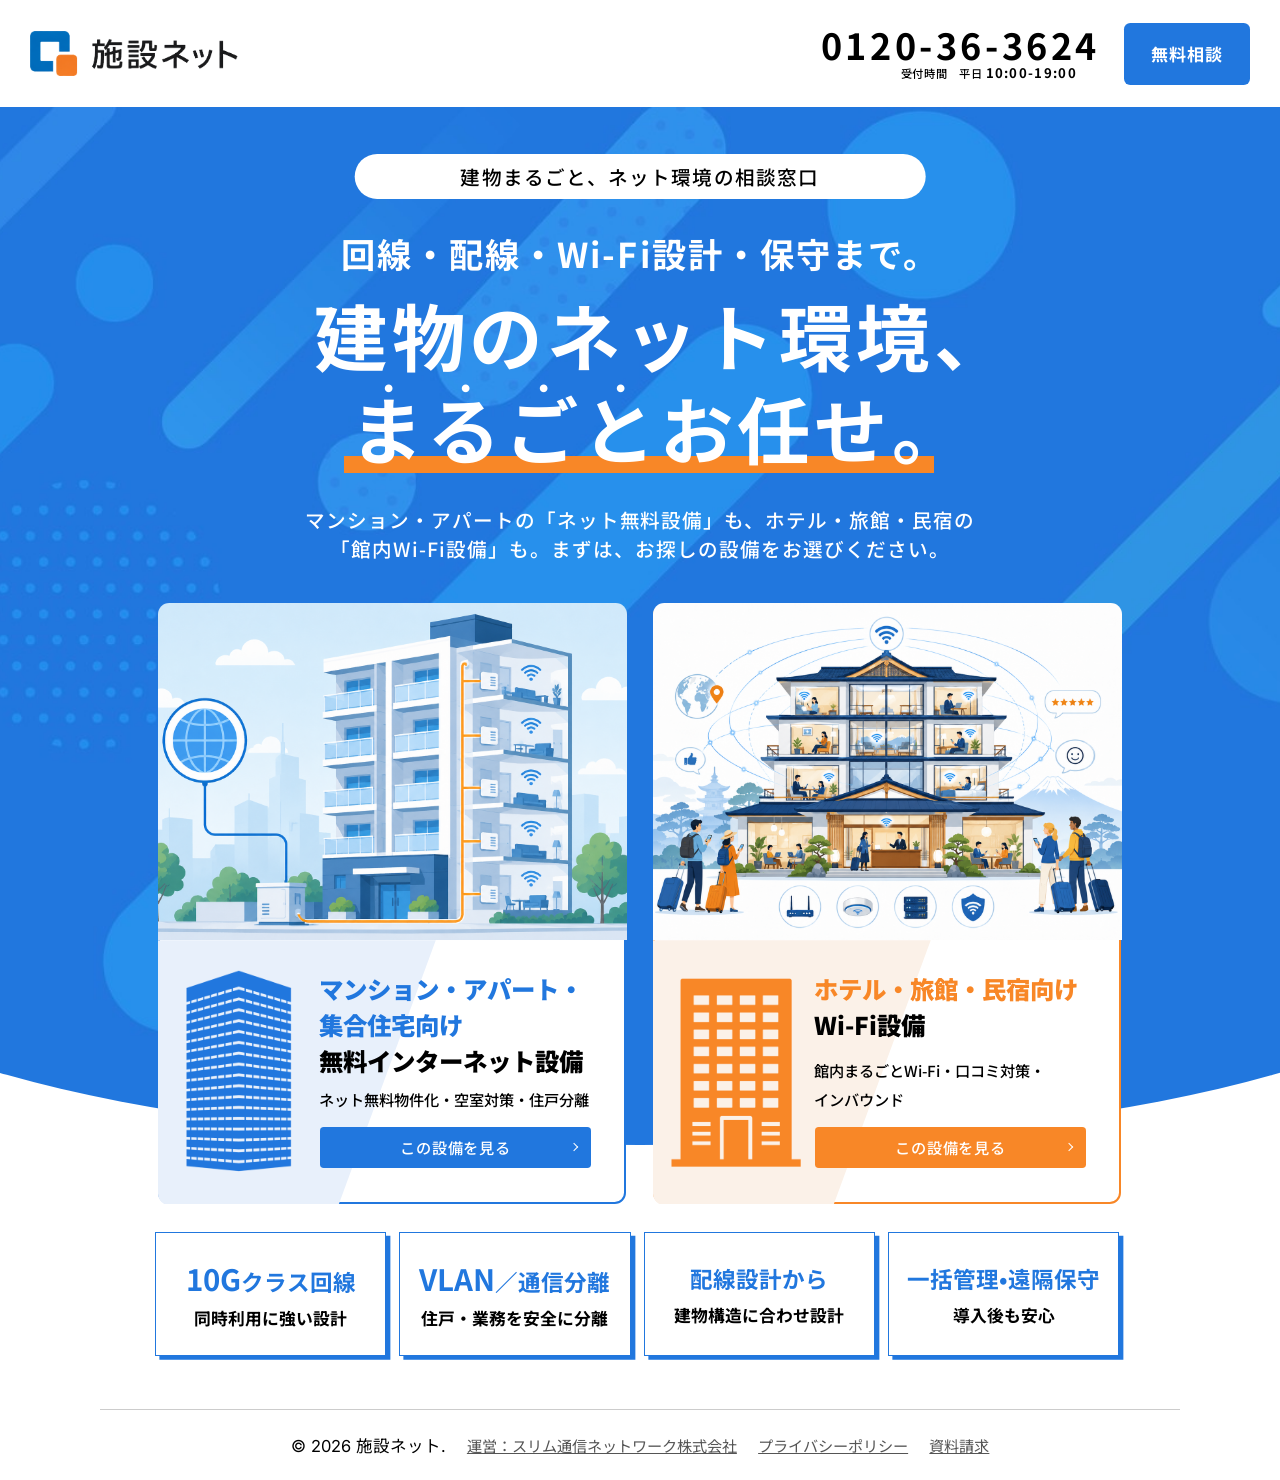
==== commit bf3f0e98: "SPメニューに導入の流れを追加・相互リンクをバナー化・運営表記を正式社名に - SPドロワーに「導入の流れ」（#flow）を追加（両ページ）   ホテルは #flow がPC専用セクションに付いていて" ====
--- a/index.html
+++ b/index.html
@@ -117,7 +117,7 @@
 
   <!-- ===== copyright ===== -->
   <footer class="fv-footer">
-    <p>© 2026 施設ネット.<span class="copy-links"><a href="https://www.slim-j.net/" target="_blank" rel="noopener">運営：スリム通信ネットワーク</a><a href="https://www.slim-j.net/privacy/" target="_blank" rel="noopener">プライバシーポリシー</a><a href="https://www.slim-j.net/application/?utm_source=shisetsu&utm_medium=lp&utm_campaign=index" target="_blank" rel="noopener">資料請求</a></span></p>
+    <p>© 2026 施設ネット.<span class="copy-links"><a href="https://www.slim-j.net/" target="_blank" rel="noopener">運営：スリム通信ネットワーク株式会社</a><a href="https://www.slim-j.net/privacy/" target="_blank" rel="noopener">プライバシーポリシー</a><a href="https://www.slim-j.net/application/?utm_source=shisetsu&utm_medium=lp&utm_campaign=index" target="_blank" rel="noopener">資料請求</a></span></p>
   </footer>
 
 </div>
--- a/css/style.css
+++ b/css/style.css
@@ -541,53 +541,106 @@
 .gl-nav a:hover { color: #1A5FE0; }
 @media (max-width: 1024px) { .gl-nav { display: none; } }
 
-/* マンション⇄ホテルの相互リンクバナー（2026-08-12 石躍さん指摘で高さを出してバナー化） */
+/* マンション⇄ホテルの相互リンクバナー
+   2026-08-12 Toku指摘「安っぽい」→ 濃色ベタ＋幾何学模様＋ピクトで作り込み */
 .switch-band {
-  display: flex;
-  flex-direction: column;
+  display: block;
+  position: relative;
+  width: 100vw;
+  margin-left: calc(50% - 50vw);
+  padding: 3.6rem 1.4rem;
+  text-decoration: none;
+  overflow: hidden;
+  z-index: 1;
+  color: #fff;
+}
+/* 背景の幾何学模様（ドット＋斜線＋大きな円） */
+.switch-band__deco {
+  position: absolute;
+  inset: 0;
+  pointer-events: none;
+  background-image:
+    radial-gradient(rgba(255,255,255,.14) 1.5px, transparent 1.6px),
+    repeating-linear-gradient(135deg, rgba(255,255,255,.055) 0 1px, transparent 1px 16px),
+    radial-gradient(circle at 8% 50%, transparent 7.4rem,
+      rgba(255,255,255,.10) 7.5rem, rgba(255,255,255,.10) 7.9rem, transparent 8rem),
+    radial-gradient(circle at 94% 50%, transparent 10.4rem,
+      rgba(255,255,255,.08) 10.5rem, rgba(255,255,255,.08) 11rem, transparent 11.1rem);
+  background-size: 26px 26px, auto, 100% 100%, 100% 100%;
+}
+.switch-band__inner {
+  position: relative;
+  display: flex;
   align-items: center;
   justify-content: center;
-  gap: 0.35rem;
-  width: 100vw;
-  margin-left: calc(50% - 50vw);
-  padding: 2.4rem 1.4rem;
-  text-decoration: none;
-  position: relative;
-  z-index: 1;
-  text-align: center;
-  border-top: 0.25rem solid currentColor;
-  border-bottom: 0.25rem solid currentColor;
-}
+  gap: 2rem;
+  max-width: 78rem;
+  margin: 0 auto;
+}
+/* ピクトは白い丸で抜く */
+.switch-band__icon {
+  flex: none;
+  width: 6.4rem;
+  height: 6.4rem;
+  border-radius: 50%;
+  background: rgba(255,255,255,.16);
+  padding: 0.5rem;
+  object-fit: contain;
+}
+.switch-band__tx { display: flex; flex-direction: column; gap: 0.4rem; }
 .switch-band__sub {
-  font-size: 1.25rem;
-  font-weight: 700;
-  opacity: .85;
+  display: inline-flex;
+  align-items: center;
+  align-self: flex-start;
+  height: 2.4rem;
+  padding: 0 1rem;
+  border-radius: 1.2rem;
+  background: rgba(255,255,255,.2);
+  font-size: 1.24rem;
+  font-weight: 700;
+  letter-spacing: .04em;
 }
 .switch-band__main {
-  display: flex;
-  align-items: center;
-  gap: 0.8rem;
-  font-size: 2.05rem;
+  font-size: 2.5rem;
   font-weight: 900;
   letter-spacing: .04em;
-}
-.switch-band__main::after {
+  line-height: 1.35;
+}
+/* 右端の丸ボタン */
+.switch-band__go {
+  flex: none;
+  position: relative;
+  width: 4.4rem;
+  height: 4.4rem;
+  border-radius: 50%;
+  background: #fff;
+}
+.switch-band__go::after {
   content: "";
-  flex: none;
-  width: 0.85rem;
-  height: 0.85rem;
-  border-top: 0.25rem solid currentColor;
-  border-right: 0.25rem solid currentColor;
-  transform: rotate(45deg);
-}
-.switch-band--to-hotel   { color: #E96D00; background: #FDF1E4; }
-.switch-band--to-mansion { color: #0455C3; background: #EAF2FC; }
-.switch-band:hover { filter: brightness(.97); }
+  position: absolute;
+  left: 45%; top: 50%;
+  width: 0.85rem; height: 0.85rem;
+  border-top: 0.26rem solid currentColor;
+  border-right: 0.26rem solid currentColor;
+  transform: translate(-50%,-50%) rotate(45deg);
+}
+.switch-band--to-hotel   { background: #E96D00; }
+.switch-band--to-mansion { background: #0B54C7; }
+.switch-band--to-hotel   .switch-band__go { color: #E96D00; }
+.switch-band--to-mansion .switch-band__go { color: #0B54C7; }
+.switch-band:hover .switch-band__go { transform: translateX(0.3rem); transition: transform .2s ease; }
+
 @media (max-width: 900px) {
-  .switch-band { padding: 18px 14px; gap: 3px; }
-  .switch-band__sub { font-size: 12px; }
-  .switch-band__main { font-size: 16px; gap: 7px; }
-  .switch-band__main::after { width: 8px; height: 8px; border-width: 2.5px; }
+  .switch-band { padding: 26px 16px; }
+  .switch-band__inner { gap: 12px; }
+  .switch-band__icon { width: 54px; height: 54px; padding: 4px; }
+  .switch-band__sub { height: 20px; padding: 0 9px; font-size: 11px; border-radius: 10px; }
+  /* 主文はSPだと2行に折り返すので、文字を詰めて「のページ」を省く */
+  .switch-band__main { font-size: 15.5px; line-height: 1.4; white-space: nowrap; }
+  .switch-band__opt { display: none; }
+  .switch-band__go { width: 34px; height: 34px; }
+  .switch-band__go::after { width: 7px; height: 7px; border-width: 2.5px; }
+  .switch-band__deco { background-size: 20px 20px, auto, 100% 100%, 100% 100%; }
 }
 
 /* フッターの運営リンク */
@@ -598,3 +651,6 @@
   text-decoration: underline;
 }
 .copy-links a:hover { color: #1A5FE0; }
+
+/* ページ内アンカーの目印（高さ0・見えない。ヘッダー分だけ上に余白を取る） */
+.anchor-mark { display: block; height: 0; scroll-margin-top: 1rem; }
--- a/css/index-sp.css
+++ b/css/index-sp.css
@@ -176,4 +176,10 @@
   /* 2026-08-11 「by スリム光」削除：ロゴv2（幅75.2%）に合わせて縮小 */
   .fv-header__logo img { width: 195px; width: 12.22rem; }
 
+
+  /* フッターのコピーライト行：運営リンクが増えたぶん折り返せるように */
+  .fv-footer p { display: flex; flex-wrap: wrap; align-items: center; justify-content: center; gap: 4px 12px; padding: 0 14px; }
+  .fv-footer .copy-links { display: contents; }
+  .fv-footer .copy-links a { margin-left: 0; }
+
 }
